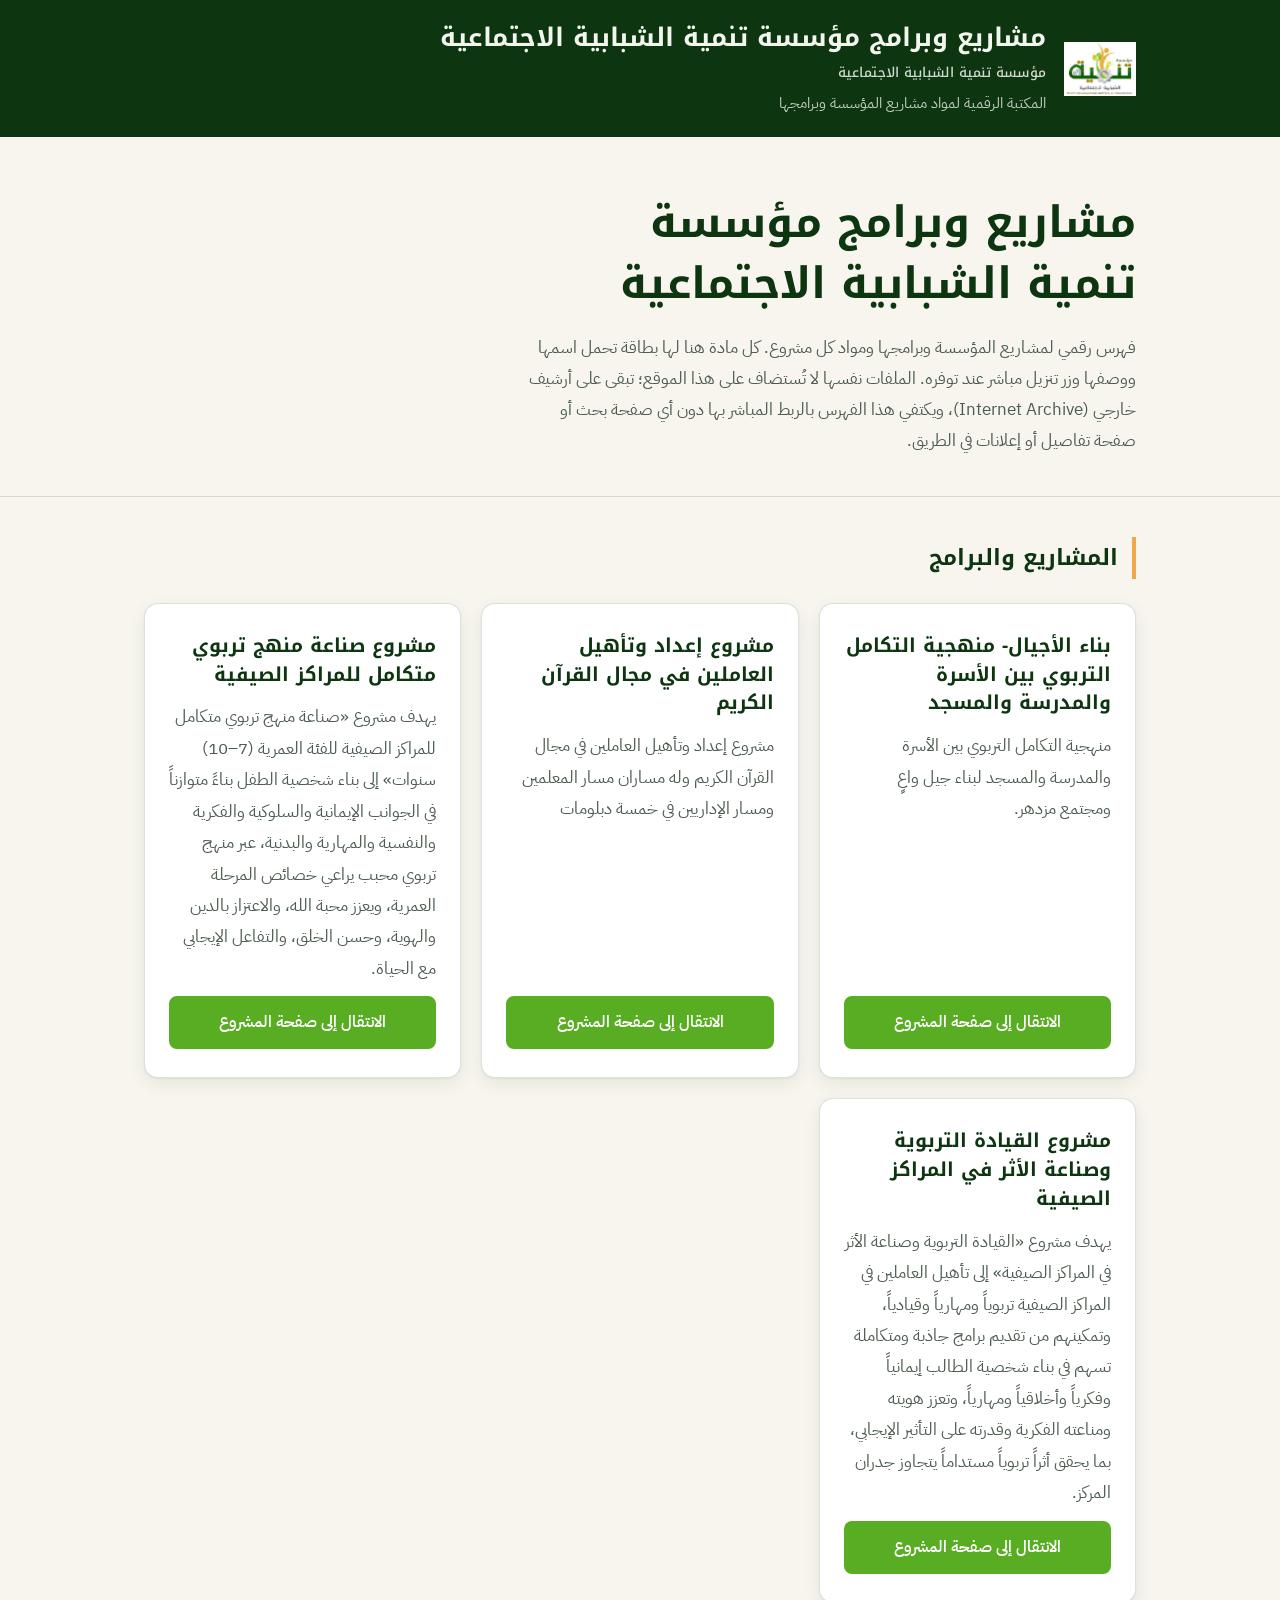
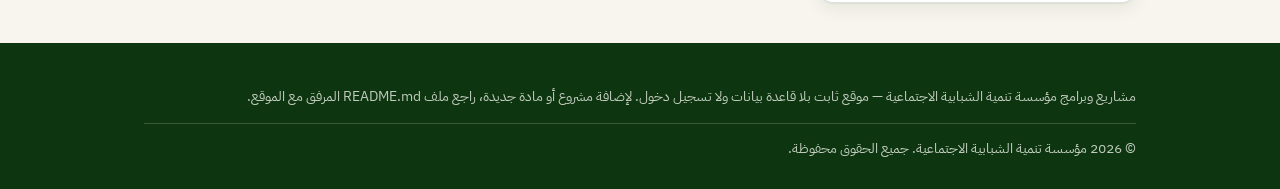
==== index.html @ 40366a01 "رفع النسخة التجريبية العامة للموقع" ====
<!DOCTYPE html>
<html lang="ar" dir="rtl">
<head>
  <meta charset="UTF-8" />
  <meta name="viewport" content="width=device-width, initial-scale=1.0" />
  <title>مشاريع وبرامج مؤسسة تنمية الشبابية الاجتماعية</title>
  <meta
    name="description"
    content="مشاريع وبرامج مؤسسة تنمية الشبابية الاجتماعية، ومكتبتها الرقمية لمواد كل مشروع، مع روابط تنزيل مباشرة لملفاتها المستضافة على Internet Archive."
  />
  <link rel="preconnect" href="https://fonts.googleapis.com" />
  <link rel="preconnect" href="https://fonts.gstatic.com" crossorigin />
  <link
    href="https://fonts.googleapis.com/css2?family=Noto+Kufi+Arabic:wght@400;500;700&family=IBM+Plex+Sans+Arabic:wght@400;500;600;700&display=swap"
    rel="stylesheet"
  />
  <link rel="stylesheet" href="assets/css/style.css" />
</head>
<body>
  <header class="site-header">
    <div class="container">
      <div class="brand-logo">
        <img
          src="assets/images/institution-logo.png"
          alt="شعار مؤسسة تنمية الشبابية الاجتماعية"
          class="institution-logo"
          onerror="this.hidden=true; var f=document.getElementById('logoFallbackHome'); if (f) { f.style.display='flex'; }"
        />
        <span id="logoFallbackHome" class="logo-fallback" role="img" aria-label="مساحة محجوزة لشعار المؤسسة، لم يُرفع ملف الشعار بعد">شعار المؤسسة</span>
      </div>
      <div class="site-header-text">
        <p class="site-title">
          <a href="index.html">مشاريع وبرامج مؤسسة تنمية الشبابية الاجتماعية</a>
        </p>
        <p class="institution-name">مؤسسة تنمية الشبابية الاجتماعية</p>
        <p class="site-tagline">المكتبة الرقمية لمواد مشاريع المؤسسة وبرامجها</p>
      </div>
    </div>
  </header>

  <section class="hero">
    <div class="container">
      <h1>مشاريع وبرامج مؤسسة تنمية الشبابية الاجتماعية</h1>
      <p>
        فهرس رقمي لمشاريع المؤسسة وبرامجها ومواد كل مشروع. كل مادة هنا لها
        بطاقة تحمل اسمها ووصفها وزر تنزيل مباشر عند توفره. الملفات نفسها لا
        تُستضاف على هذا الموقع؛ تبقى على أرشيف خارجي (Internet Archive)،
        ويكتفي هذا الفهرس بالربط المباشر بها دون أي صفحة بحث أو صفحة
        تفاصيل أو إعلانات في الطريق.
      </p>
    </div>
  </section>

  <section>
    <div class="container">
      <h2 class="section-heading">المشاريع والبرامج</h2>
      <div id="featured-projects"></div>
    </div>
  </section>

  <footer class="site-footer">
    <div class="container">
      <p>
        مشاريع وبرامج مؤسسة تنمية الشبابية الاجتماعية — موقع ثابت بلا قاعدة
        بيانات ولا تسجيل دخول. لإضافة مشروع أو مادة جديدة، راجع ملف
        README.md المرفق مع الموقع.
      </p>
      <p class="footer-copyright">
        © <span class="current-year"></span> مؤسسة تنمية الشبابية الاجتماعية. جميع الحقوق محفوظة.
      </p>
    </div>
  </footer>

  <script src="data/materials.js"></script>
  <script src="assets/js/app.js"></script>
</body>
</html>
---- assets/css/style.css ----
/*
  المكتبة الرقمية للمشاريع والمواد الخيرية
  ---------------------------------------------
  هوية بصرية رسمية: خلفية فاتحة هادئة، مع الأخضر الداكن جدًا للرأس
  والتذييل والعناوين الكبرى، ولمسات ذهبية ومتوسطة الخضرة للأزرار
  والتفاعل. بطاقات نظيفة بحواف ناعمة وظلال خفيفة، وخط عربي حديث
  واضح بدل خط الرقعة السابق.
*/

:root {
  /* ألوان الهوية الرسمية */
  --green-deep: #0d3510; /* أخضر داكن جدًا */
  --gold: #eea74b; /* ذهبي فاتح */
  --green-medium: #58ad23; /* أخضر متوسط */
  --olive-yellow-light: #c2c947; /* أصفر زيتوني فاتح */
  --green-dark: #144b14; /* أخضر داكن */
  --green-black: #0e340f; /* أخضر أسود */
  --olive-yellow: #b9b13b; /* أصفر زيتوني */
  --green-herb: #5aae24; /* أخضر عشبي */
  --olive-copper: #956e2b; /* نحاسي زيتوني داكن */
  --lemon-light: #bfc847; /* أصفر ليموني فاتح */
  --blue-gray: #7f97a1; /* رمادي مزرق */

  /* أدوار نصية ومساحية مبنية على الهوية أعلاه */
  --ink: #16241a;
  --ink-soft: #4c5c50;
  --bg: #f7f5ee;
  --panel: #ffffff;
  --panel-alt: #f0efe6;
  --line: rgba(13, 53, 16, 0.14);
  --line-strong: rgba(13, 53, 16, 0.22);
  --paper-text-max-width: 62ch;

  --font-display: "Noto Kufi Arabic", "Tahoma", sans-serif;
  --font-body: "IBM Plex Sans Arabic", "Tahoma", sans-serif;
}

* {
  box-sizing: border-box;
}

html {
  scroll-behavior: smooth;
}

body {
  margin: 0;
  background: var(--bg);
  color: var(--ink);
  font-family: var(--font-body);
  font-size: 17px;
  line-height: 1.85;
  -webkit-font-smoothing: antialiased;
  overflow-x: hidden;
}

h1,
h2,
h3 {
  overflow-wrap: break-word;
  word-break: break-word;
}

img {
  max-width: 100%;
  display: block;
}

a {
  color: var(--green-dark);
}

:focus-visible {
  outline: 3px solid var(--gold);
  outline-offset: 3px;
  border-radius: 2px;
}

@media (prefers-reduced-motion: reduce) {
  html {
    scroll-behavior: auto;
  }
  * {
    animation-duration: 0.001ms !important;
    transition-duration: 0.001ms !important;
  }
}

.container {
  width: 100%;
  max-width: 1040px;
  margin-inline: auto;
  padding-inline: 24px;
}

/* ===== رأس الصفحة ===== */

.site-header {
  background: var(--green-deep);
  color: #f3f6ee;
  padding-block: 20px;
}

.site-header .container {
  display: flex;
  align-items: center;
  justify-content: flex-start;
  gap: 18px;
  flex-wrap: wrap;
}

.site-header-text {
  display: flex;
  flex-direction: column;
  gap: 4px;
  min-width: 0;
}

/* حاوية شعار المؤسسة: حجم مرن بين حدّ أدنى وأقصى بواسطة clamp، حتى
   يتناسق الشعار مع حجم الشاشة دون أن يطغى على اسم الموقع. الشعار
   الحقيقي يُقرأ من assets/images/institution-logo.png (أو المسار
   النسبي المكافئ من داخل projects/). يمكن استبدال الشعار لاحقًا بوضع
   ملف آخر بنفس الاسم والمسار دون أي تعديل على الكود. */
.brand-logo {
  flex: 0 0 auto;
  width: clamp(48px, 12vw, 72px);
  height: clamp(48px, 12vw, 72px);
  display: flex;
  align-items: center;
  justify-content: center;
}

.institution-logo {
  width: 100%;
  height: 100%;
  object-fit: contain;
  max-width: 100%;
  max-height: 100%;
  border-radius: 8px;
}

/* عنصر احتياطي (fallback) يظهر فقط عبر JavaScript (onerror على الصورة)
   في حال تعذّر تحميل ملف الشعار من مساره المعتمد، حتى لا تظهر أيقونة
   صورة مكسورة للزائر. مخفي افتراضيًا بواسطة display: none. */
.logo-fallback {
  display: none;
  align-items: center;
  justify-content: center;
  width: 100%;
  height: 100%;
  text-align: center;
  border: 1.5px dashed rgba(243, 246, 238, 0.55);
  border-radius: 10px;
  color: rgba(243, 246, 238, 0.7);
  font-size: 0.7rem;
  line-height: 1.2;
  padding: 4px;
  background: rgba(243, 246, 238, 0.06);
}

.institution-name {
  margin: 0;
  font-family: var(--font-display);
  font-weight: 500;
  font-size: 0.85rem;
  color: rgba(243, 246, 238, 0.85);
}

.site-title {
  font-family: var(--font-display);
  font-weight: 700;
  font-size: clamp(1.05rem, 3.6vw, 1.6rem);
  line-height: 1.4;
  margin: 0;
  max-width: 46ch;
  overflow-wrap: break-word;
  word-break: break-word;
}

.site-title a {
  color: #f3f6ee;
  text-decoration: none;
}

.site-tagline {
  margin: 0;
  color: rgba(243, 246, 238, 0.78);
  font-size: 0.95rem;
}

.breadcrumb {
  font-size: 0.9rem;
  color: rgba(243, 246, 238, 0.78);
  overflow-wrap: break-word;
  word-break: break-word;
}

.breadcrumb a {
  color: #f3f6ee;
  text-decoration: none;
  border-bottom: 1px solid rgba(243, 246, 238, 0.4);
}

/* ===== البطل / المقدمة ===== */

.hero {
  padding-block: 56px 40px;
  border-bottom: 1px solid var(--line);
}

.hero h1 {
  font-family: var(--font-display);
  font-weight: 700;
  color: var(--green-deep);
  font-size: clamp(1.9rem, 4vw, 2.7rem);
  line-height: 1.4;
  max-width: 22ch;
  margin: 0 0 18px;
  overflow-wrap: break-word;
}

.hero p {
  max-width: var(--paper-text-max-width);
  color: var(--ink-soft);
  font-size: 1.05rem;
  margin: 0;
}

.page-intro {
  padding-block: 40px 8px;
}

.page-intro h1 {
  font-family: var(--font-display);
  font-weight: 700;
  color: var(--green-deep);
  font-size: clamp(1.5rem, 3.2vw, 2.1rem);
  line-height: 1.45;
  margin: 8px 0 14px;
  overflow-wrap: break-word;
  word-break: break-word;
}

.page-intro p {
  max-width: var(--paper-text-max-width);
  color: var(--ink-soft);
}

/* ===== قسم عام ===== */

section {
  padding-block: 40px;
}

.section-heading {
  font-family: var(--font-display);
  font-weight: 700;
  color: var(--green-deep);
  font-size: 1.4rem;
  margin: 0 0 24px;
  padding-inline-start: 14px;
  border-inline-start: 4px solid var(--gold);
}

/* ===== بطاقات المشاريع ===== */

#featured-projects {
  display: grid;
  grid-template-columns: repeat(auto-fill, minmax(260px, 1fr));
  gap: 20px;
}

.project-card {
  background: var(--panel);
  border: 1px solid var(--line);
  border-radius: 14px;
  box-shadow: 0 1px 2px rgba(13, 53, 16, 0.06), 0 6px 18px rgba(13, 53, 16, 0.07);
  padding: 28px 24px;
  display: flex;
  flex-direction: column;
  gap: 12px;
  transition: box-shadow 150ms ease, transform 150ms ease;
}

.project-card:hover {
  box-shadow: 0 2px 4px rgba(13, 53, 16, 0.08), 0 10px 24px rgba(13, 53, 16, 0.1);
  transform: translateY(-2px);
}

.project-card h2 {
  font-family: var(--font-display);
  font-weight: 700;
  color: var(--green-deep);
  font-size: 1.2rem;
  line-height: 1.5;
  margin: 0;
  overflow-wrap: break-word;
}

.project-card p {
  color: var(--ink-soft);
  margin: 0;
  flex-grow: 1;
}

/* ===== قائمة المواد ===== */

#material-list {
  display: flex;
  flex-direction: column;
  gap: 20px;
}

.material-section {
  display: flex;
  flex-direction: column;
  gap: 20px;
}

/* تجميع ثابت (غير تفاعلي) حسب المسار داخل أقسام المخرجات */
.material-track {
  display: flex;
  flex-direction: column;
  gap: 14px;
}

.track-heading {
  font-family: var(--font-display);
  font-weight: 600;
  color: var(--olive-copper);
  font-size: 1rem;
  margin: 0;
  padding-inline-start: 10px;
  border-inline-start: 3px solid var(--olive-yellow-light);
}

.material-card {
  background: var(--panel);
  border: 1px solid var(--line);
  border-radius: 14px;
  box-shadow: 0 1px 2px rgba(13, 53, 16, 0.05), 0 4px 14px rgba(13, 53, 16, 0.06);
  padding: 26px 24px;
}

.material-card h3 {
  font-family: var(--font-display);
  font-weight: 700;
  color: var(--green-deep);
  font-size: 1.1rem;
  margin: 0 0 8px;
}

/* بطاقة مادة "قيد التجهيز": مظهر مخفّف واضح أنه بلا رابط فعّال، حتى لا
   تبدو البطاقة كأن التحميل متاح. */
.material-card--pending {
  background: var(--panel-alt);
  border-style: dashed;
  box-shadow: none;
}

.material-card--pending h3 {
  color: var(--ink-soft);
}

.status-badge {
  display: inline-block;
  font-size: 0.8rem;
  font-weight: 600;
  padding: 4px 12px;
  border-radius: 999px;
  margin-bottom: 10px;
}

.status-badge--pending {
  background: rgba(127, 151, 161, 0.16);
  color: var(--blue-gray);
  border: 1px solid rgba(127, 151, 161, 0.35);
}

.pending-note {
  font-size: 0.9rem;
  color: var(--ink-soft);
  margin: 0;
}

.material-card > p:not(.download-note) {
  color: var(--ink-soft);
  max-width: var(--paper-text-max-width);
  margin: 0 0 14px;
}

.material-meta {
  display: flex;
  gap: 18px;
  flex-wrap: wrap;
  font-size: 0.88rem;
  color: var(--olive-copper);
  margin-bottom: 16px;
}

.material-actions {
  display: flex;
  gap: 12px;
  flex-wrap: wrap;
  margin-bottom: 12px;
}

.download-note {
  font-size: 0.85rem;
  color: var(--ink-soft);
  max-width: var(--paper-text-max-width);
  margin: 0;
}

.empty-state {
  color: var(--ink-soft);
  padding-block: 12px;
}

/* ===== الأزرار ===== */

.btn {
  display: inline-flex;
  align-items: center;
  justify-content: center;
  min-height: 44px;
  padding: 10px 26px;
  border-radius: 8px;
  text-decoration: none;
  font-family: var(--font-body);
  font-weight: 600;
  font-size: 0.98rem;
  border: 2px solid transparent;
  transition: background-color 120ms ease, color 120ms ease, border-color 120ms ease;
}

.btn--primary {
  background: var(--green-medium);
  color: #ffffff;
  border-color: var(--green-medium);
}

.btn--primary:hover {
  background: var(--green-dark);
  border-color: var(--green-dark);
}

.btn--secondary {
  background: transparent;
  color: var(--green-deep);
  border-color: var(--gold);
}

.btn--secondary:hover {
  background: var(--gold);
  color: var(--green-deep);
}

/* ===== تذييل الصفحة ===== */

.site-footer {
  background: var(--green-deep);
  color: rgba(243, 246, 238, 0.78);
  padding-block: 28px;
  font-size: 0.85rem;
}

.site-footer a {
  color: #f3f6ee;
}

.footer-copyright {
  margin: 12px 0 0;
  padding-top: 12px;
  border-top: 1px solid rgba(243, 246, 238, 0.18);
}

/* ===== صفحة 404 ===== */

.not-found {
  padding-block: 90px;
  text-align: center;
}

.not-found h1 {
  font-family: var(--font-display);
  font-weight: 700;
  color: var(--green-deep);
  font-size: 2.2rem;
  margin: 0 0 14px;
}

.not-found p {
  color: var(--ink-soft);
  margin: 0 0 26px;
}

@media (max-width: 560px) {
  .hero {
    padding-block: 40px 28px;
  }
  section {
    padding-block: 28px;
  }
  .brand-logo {
    width: 44px;
    height: 44px;
  }
  .logo-fallback {
    font-size: 0.6rem;
  }
  .btn {
    width: 100%;
  }
  .material-actions {
    flex-direction: column;
  }
}
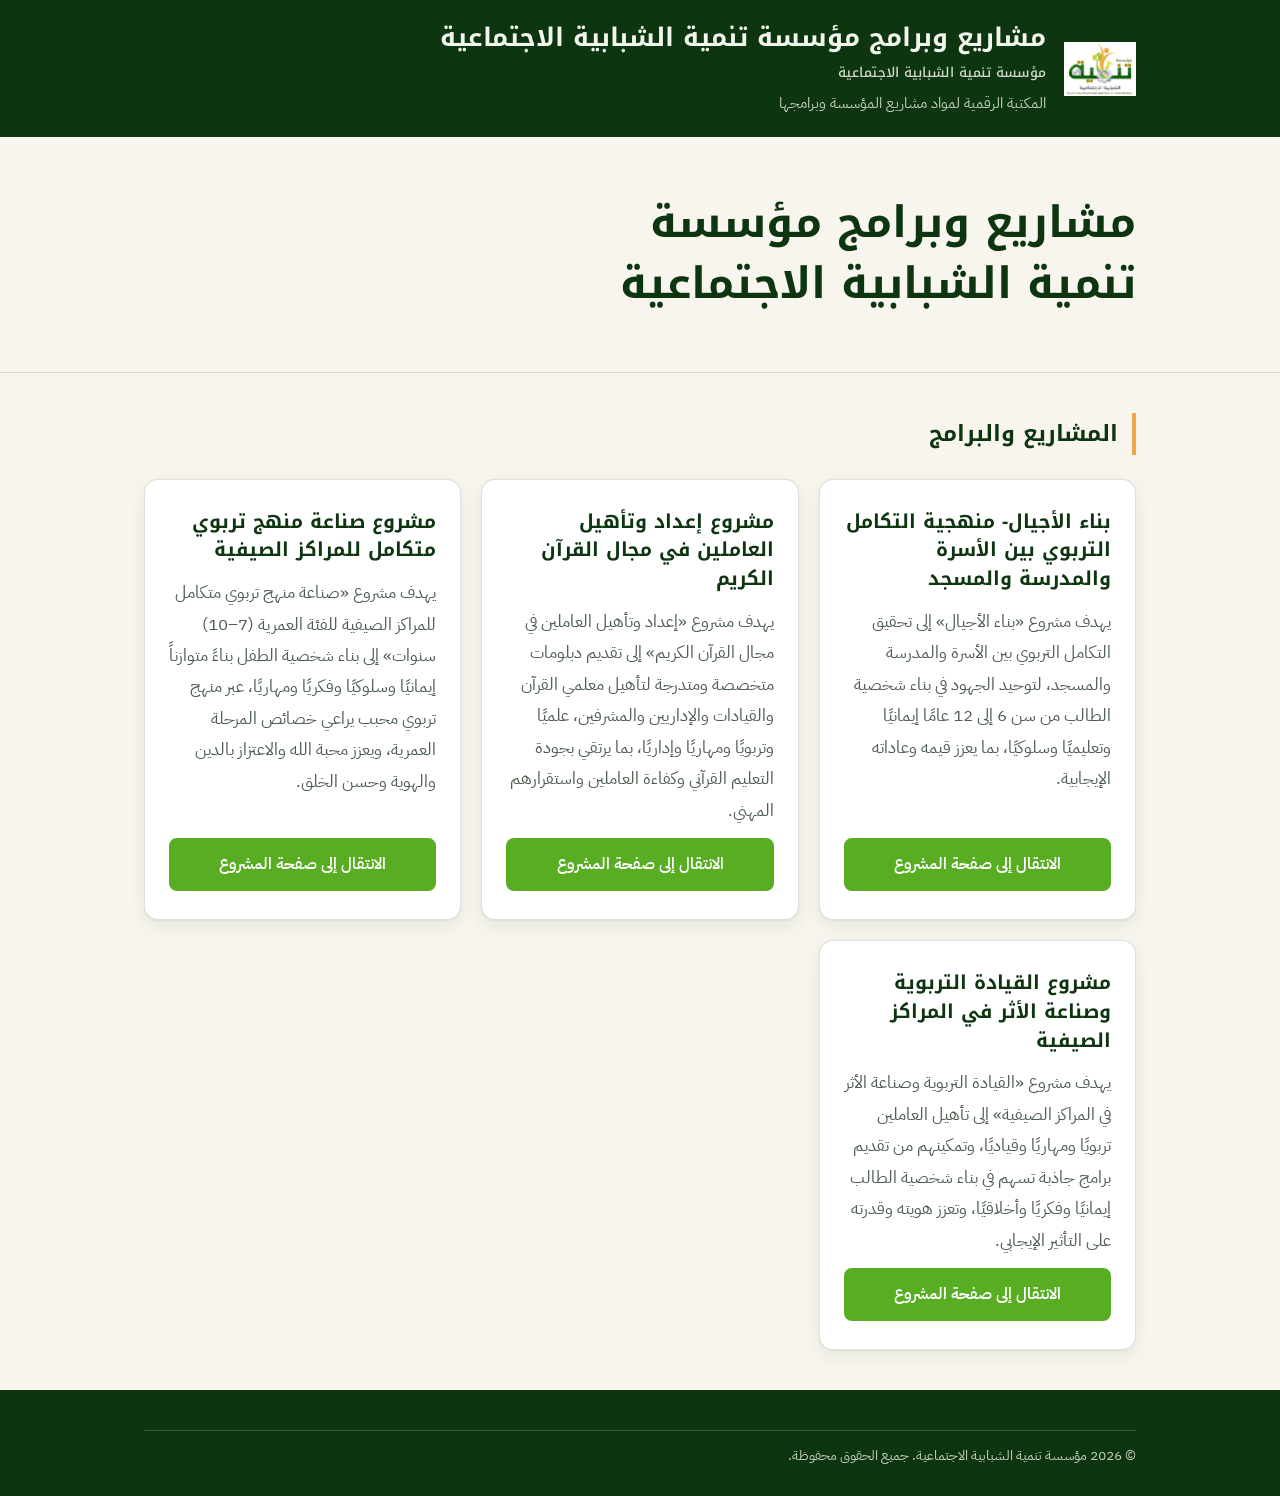
==== commit c5230bc0: "تحديث عرض جميع مواد المشاريع وإصلاح التخزين المؤقت تحديث عرض جميع مواد المشاريع وإصلاح التخزين المؤق" ====
--- a/index.html
+++ b/index.html
@@ -41,13 +41,6 @@
   <section class="hero">
     <div class="container">
       <h1>مشاريع وبرامج مؤسسة تنمية الشبابية الاجتماعية</h1>
-      <p>
-        فهرس رقمي لمشاريع المؤسسة وبرامجها ومواد كل مشروع. كل مادة هنا لها
-        بطاقة تحمل اسمها ووصفها وزر تنزيل مباشر عند توفره. الملفات نفسها لا
-        تُستضاف على هذا الموقع؛ تبقى على أرشيف خارجي (Internet Archive)،
-        ويكتفي هذا الفهرس بالربط المباشر بها دون أي صفحة بحث أو صفحة
-        تفاصيل أو إعلانات في الطريق.
-      </p>
     </div>
   </section>
 
@@ -60,18 +53,28 @@
 
   <footer class="site-footer">
     <div class="container">
-      <p>
-        مشاريع وبرامج مؤسسة تنمية الشبابية الاجتماعية — موقع ثابت بلا قاعدة
-        بيانات ولا تسجيل دخول. لإضافة مشروع أو مادة جديدة، راجع ملف
-        README.md المرفق مع الموقع.
-      </p>
       <p class="footer-copyright">
         © <span class="current-year"></span> مؤسسة تنمية الشبابية الاجتماعية. جميع الحقوق محفوظة.
       </p>
     </div>
   </footer>
 
-  <script src="data/materials.js"></script>
-  <script src="assets/js/app.js"></script>
+  <script>
+    (function () {
+      // منع تخزين المتصفح أو شبكة توزيع GitHub Pages نسخة قديمة
+      // من بيانات المواد أو منطق العرض: كل تحميل صفحة يجلب النسخة
+      // الحالية فعليًا عبر طابع زمني فريد في رابط كل ملف، بدل نسخة
+      // قد تكون محفوظة مؤقتًا من زيارة سابقة وتُظهر عددًا أقل من المواد.
+      var v = Date.now();
+      var dataScript = document.createElement("script");
+      dataScript.src = "data/materials.js?v=" + v;
+      dataScript.onload = function () {
+        var appScript = document.createElement("script");
+        appScript.src = "assets/js/app.js?v=" + v;
+        document.body.appendChild(appScript);
+      };
+      document.body.appendChild(dataScript);
+    })();
+  </script>
 </body>
 </html>
--- a/assets/css/style.css
+++ b/assets/css/style.css
@@ -417,6 +417,131 @@
   padding-block: 12px;
 }
 
+/* ===== أقسام المشروع القابلة للطي (Accordion) ===== */
+
+.accordion {
+  display: flex;
+  flex-direction: column;
+  gap: 14px;
+}
+
+.accordion-item {
+  background: var(--panel);
+  border: 1px solid var(--line);
+  border-radius: 14px;
+  box-shadow: 0 1px 2px rgba(13, 53, 16, 0.05), 0 4px 14px rgba(13, 53, 16, 0.06);
+  overflow: hidden;
+}
+
+.accordion-heading {
+  margin: 0;
+}
+
+.accordion-trigger {
+  width: 100%;
+  display: flex;
+  align-items: center;
+  justify-content: space-between;
+  gap: 16px;
+  /* شريط القسم بلون الهوية الذهبي/البرتقالي بدل الأبيض، مع نص أخضر داكن
+     لضمان تباين واضح وسهولة قراءة. */
+  background: var(--gold);
+  border: none;
+  margin: 0;
+  cursor: pointer;
+  font-family: var(--font-display);
+  font-weight: 700;
+  color: var(--green-deep);
+  font-size: 1.1rem;
+  text-align: start;
+  padding: 20px 24px;
+  min-height: 44px;
+  transition: background-color 120ms ease;
+}
+
+.accordion-trigger:hover {
+  background: var(--olive-yellow);
+}
+
+.accordion-trigger:focus-visible {
+  outline: 3px solid var(--green-deep);
+  outline-offset: -3px;
+}
+
+.accordion-title {
+  flex: 1 1 auto;
+  overflow-wrap: break-word;
+  word-break: break-word;
+}
+
+.accordion-meta {
+  display: flex;
+  align-items: center;
+  gap: 12px;
+  flex-shrink: 0;
+}
+
+.accordion-count {
+  font-family: var(--font-body);
+  font-weight: 600;
+  font-size: 0.85rem;
+  color: var(--green-deep);
+  background: rgba(255, 255, 255, 0.55);
+  border: 1px solid rgba(13, 53, 16, 0.28);
+  border-radius: 999px;
+  padding: 4px 12px;
+  white-space: nowrap;
+}
+
+/* سهم بسيط مبني من حدود العنصر، يدور عند فتح القسم، بلا أي أيقونة خارجية */
+.accordion-icon {
+  width: 10px;
+  height: 10px;
+  flex-shrink: 0;
+  border-inline-end: 2px solid var(--green-deep);
+  border-block-end: 2px solid var(--green-deep);
+  transform: rotate(45deg);
+  margin-block-start: -4px;
+  transition: transform 200ms ease;
+}
+
+.accordion-trigger[aria-expanded="true"] .accordion-icon {
+  transform: rotate(225deg);
+  margin-block-start: 4px;
+}
+
+/* انتقال سلس وبسيط لفتح/إغلاق منطقة المواد، بالاعتماد على grid بدل
+   حساب ارتفاع بالجافاسكريبت، لتفادي أي قفزات في الصفحة. */
+.accordion-panel {
+  display: grid;
+  grid-template-rows: 0fr;
+  transition: grid-template-rows 220ms ease;
+}
+
+.accordion-panel.is-open {
+  grid-template-rows: 1fr;
+}
+
+.accordion-panel-inner {
+  overflow: hidden;
+  padding: 4px 24px 24px;
+}
+
+.accordion-description {
+  color: var(--ink-soft);
+  max-width: var(--paper-text-max-width);
+  margin: 0 0 16px;
+}
+
+@media (prefers-reduced-motion: reduce) {
+  .accordion-panel {
+    transition: none;
+  }
+  .accordion-icon {
+    transition: none;
+  }
+}
+
 /* ===== الأزرار ===== */
 
 .btn {
@@ -515,4 +640,16 @@
   .material-actions {
     flex-direction: column;
   }
-}
+  .accordion-trigger {
+    flex-wrap: wrap;
+    row-gap: 10px;
+    padding: 16px 18px;
+    font-size: 1.02rem;
+  }
+  .accordion-meta {
+    margin-inline-start: auto;
+  }
+  .accordion-panel-inner {
+    padding: 4px 18px 20px;
+  }
+}
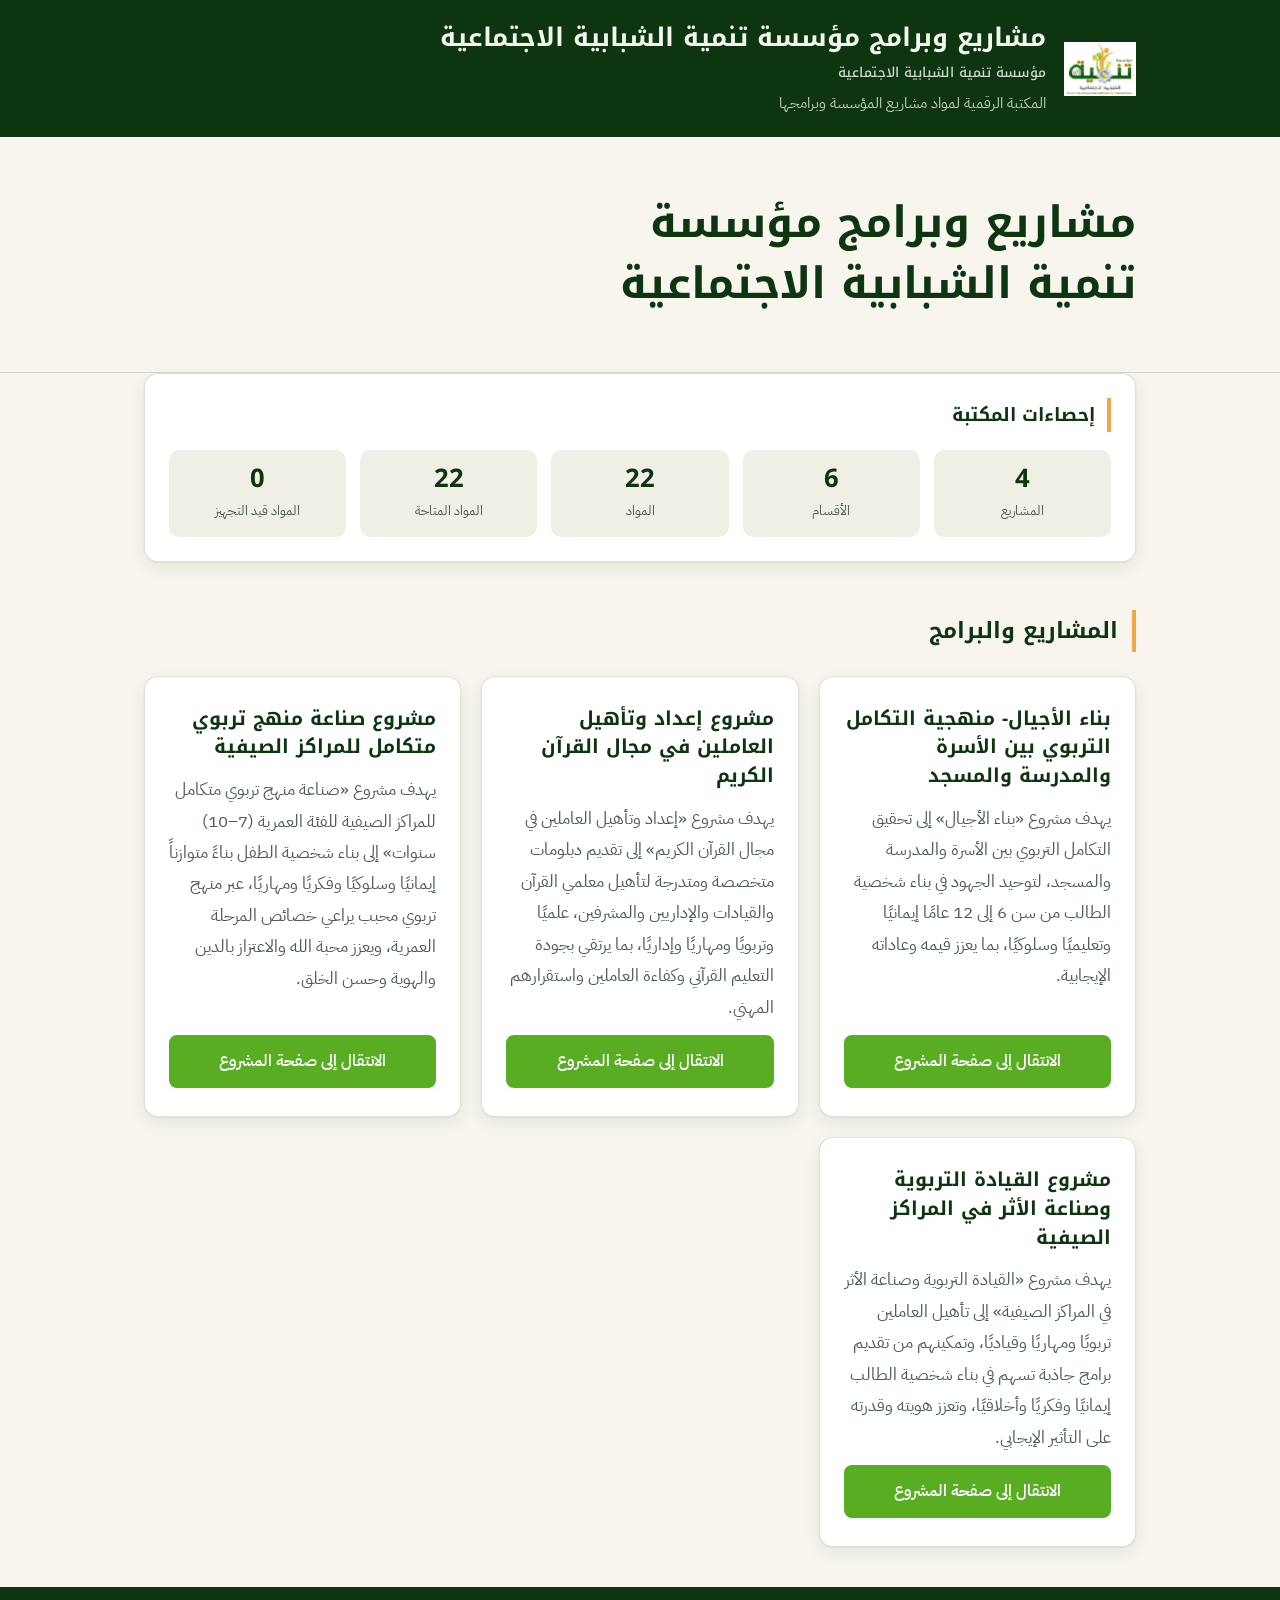
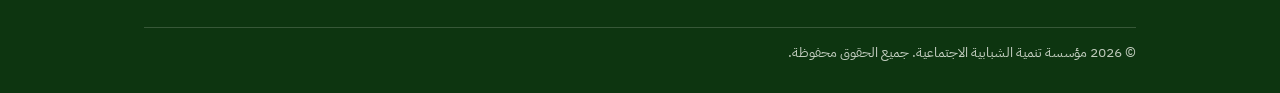
==== commit bc4fb546: "إضافة مشاركة روابط المواد إضافة مشاركة روابط المواد" ====
--- a/index.html
+++ b/index.html
@@ -44,6 +44,12 @@
     </div>
   </section>
 
+  <section class="library-stats-section">
+    <div class="container">
+      <div class="stats-card" id="library-stats" aria-live="polite"></div>
+    </div>
+  </section>
+
   <section>
     <div class="container">
       <h2 class="section-heading">المشاريع والبرامج</h2>
@@ -59,22 +65,7 @@
     </div>
   </footer>
 
-  <script>
-    (function () {
-      // منع تخزين المتصفح أو شبكة توزيع GitHub Pages نسخة قديمة
-      // من بيانات المواد أو منطق العرض: كل تحميل صفحة يجلب النسخة
-      // الحالية فعليًا عبر طابع زمني فريد في رابط كل ملف، بدل نسخة
-      // قد تكون محفوظة مؤقتًا من زيارة سابقة وتُظهر عددًا أقل من المواد.
-      var v = Date.now();
-      var dataScript = document.createElement("script");
-      dataScript.src = "data/materials.js?v=" + v;
-      dataScript.onload = function () {
-        var appScript = document.createElement("script");
-        appScript.src = "assets/js/app.js?v=" + v;
-        document.body.appendChild(appScript);
-      };
-      document.body.appendChild(dataScript);
-    })();
-  </script>
+  <script src="data/materials.js"></script>
+  <script src="assets/js/app.js"></script>
 </body>
 </html>
--- a/assets/css/style.css
+++ b/assets/css/style.css
@@ -303,6 +303,75 @@
   flex-grow: 1;
 }
 
+/* ===== إحصاءات المكتبة ===== */
+
+.library-stats-section {
+  padding-block: 0 8px;
+}
+
+.stats-card {
+  background: var(--panel);
+  border: 1px solid var(--line);
+  border-radius: 14px;
+  box-shadow: 0 1px 2px rgba(13, 53, 16, 0.06), 0 6px 18px rgba(13, 53, 16, 0.07);
+  padding: 24px;
+}
+
+.stats-card-title {
+  font-family: var(--font-display);
+  font-weight: 700;
+  color: var(--green-deep);
+  font-size: 1.15rem;
+  margin: 0 0 18px;
+  padding-inline-start: 12px;
+  border-inline-start: 4px solid var(--gold);
+}
+
+.stats-grid {
+  display: grid;
+  grid-template-columns: repeat(auto-fit, minmax(96px, 1fr));
+  gap: 14px;
+  margin: 0;
+}
+
+.stat-item {
+  display: flex;
+  flex-direction: column;
+  align-items: center;
+  text-align: center;
+  gap: 4px;
+  padding: 14px 8px;
+  background: var(--panel-alt);
+  border-radius: 10px;
+  min-width: 0;
+}
+
+.stat-value {
+  font-family: var(--font-display);
+  font-weight: 700;
+  font-size: 1.6rem;
+  line-height: 1.2;
+  color: var(--green-deep);
+  margin: 0;
+}
+
+.stat-label {
+  font-size: 0.82rem;
+  color: var(--ink-soft);
+  margin: 0;
+  overflow-wrap: break-word;
+}
+
+.stats-card--error {
+  text-align: center;
+}
+
+.stats-error-message {
+  margin: 0;
+  color: var(--ink-soft);
+  font-size: 0.95rem;
+}
+
 /* ===== قائمة المواد ===== */
 
 #material-list {
@@ -581,6 +650,50 @@
   color: var(--green-deep);
 }
 
+/* ===== نافذة المشاركة البديلة ===== */
+
+.share-modal-overlay {
+  position: fixed;
+  inset: 0;
+  background: rgba(13, 53, 16, 0.45);
+  display: flex;
+  align-items: center;
+  justify-content: center;
+  padding: 20px;
+  z-index: 1000;
+}
+
+.share-modal {
+  background: var(--panel);
+  border-radius: 14px;
+  padding: 24px;
+  max-width: 360px;
+  width: 100%;
+  box-shadow: 0 8px 30px rgba(13, 53, 16, 0.25);
+}
+
+.share-modal h3 {
+  margin: 0 0 16px;
+  color: var(--green-deep);
+  font-family: var(--font-display);
+  font-size: 1.1rem;
+}
+
+.share-modal-options {
+  display: flex;
+  flex-direction: column;
+  gap: 10px;
+  margin-bottom: 16px;
+}
+
+.share-modal-option {
+  width: 100%;
+}
+
+.share-modal-close {
+  width: 100%;
+}
+
 /* ===== تذييل الصفحة ===== */
 
 .site-footer {
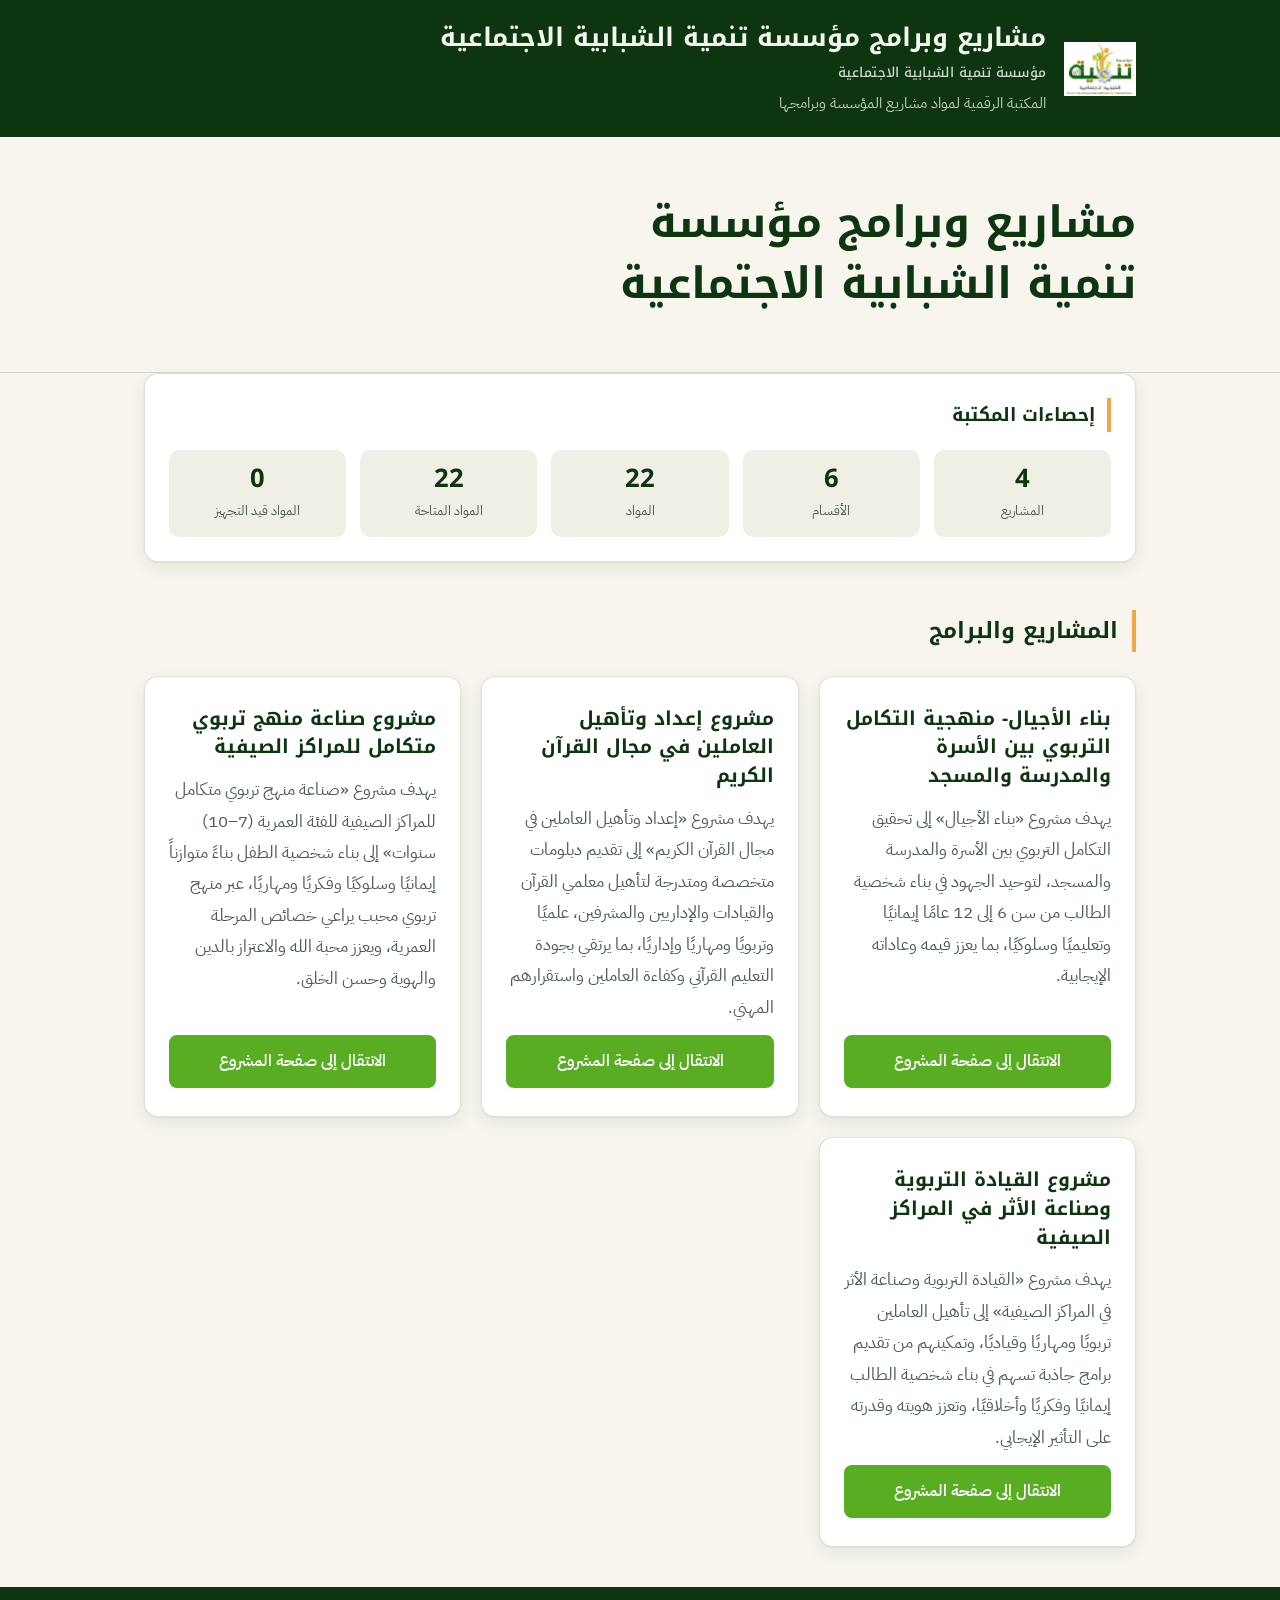
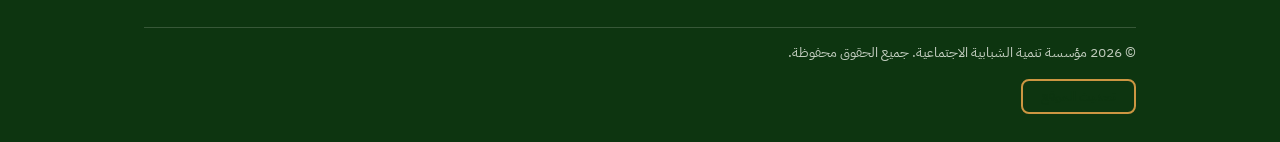
==== commit 564f8061: "تحديث العدادات تحديث العدادات" ====
--- a/index.html
+++ b/index.html
@@ -14,7 +14,7 @@
     href="https://fonts.googleapis.com/css2?family=Noto+Kufi+Arabic:wght@400;500;700&family=IBM+Plex+Sans+Arabic:wght@400;500;600;700&display=swap"
     rel="stylesheet"
   />
-  <link rel="stylesheet" href="assets/css/style.css" />
+  <link rel="stylesheet" href="assets/css/style.css?v=1" />
 </head>
 <body>
   <header class="site-header">
@@ -65,7 +65,8 @@
     </div>
   </footer>
 
-  <script src="data/materials.js"></script>
-  <script src="assets/js/app.js"></script>
+  <script src="data/materials.js?v=1"></script>
+  <script src="assets/js/app.js?v=1"></script>
+  <script src="assets/js/site-refresh.js?v=1"></script>
 </body>
 </html>
--- a/assets/css/style.css
+++ b/assets/css/style.css
@@ -713,6 +713,20 @@
   border-top: 1px solid rgba(243, 246, 238, 0.18);
 }
 
+/* زر اختياري صغير لإعادة تحميل الصفحة يدويًا؛ منخفض البروز عمدًا لأنه
+   ليس مطلوبًا في الاستخدام العادي (انظر assets/js/site-refresh.js). */
+.site-refresh-btn {
+  margin-top: 14px;
+  min-height: 34px;
+  padding: 6px 18px;
+  font-size: 0.82rem;
+  opacity: 0.85;
+}
+
+.site-refresh-btn:hover {
+  opacity: 1;
+}
+
 /* ===== صفحة 404 ===== */
 
 .not-found {
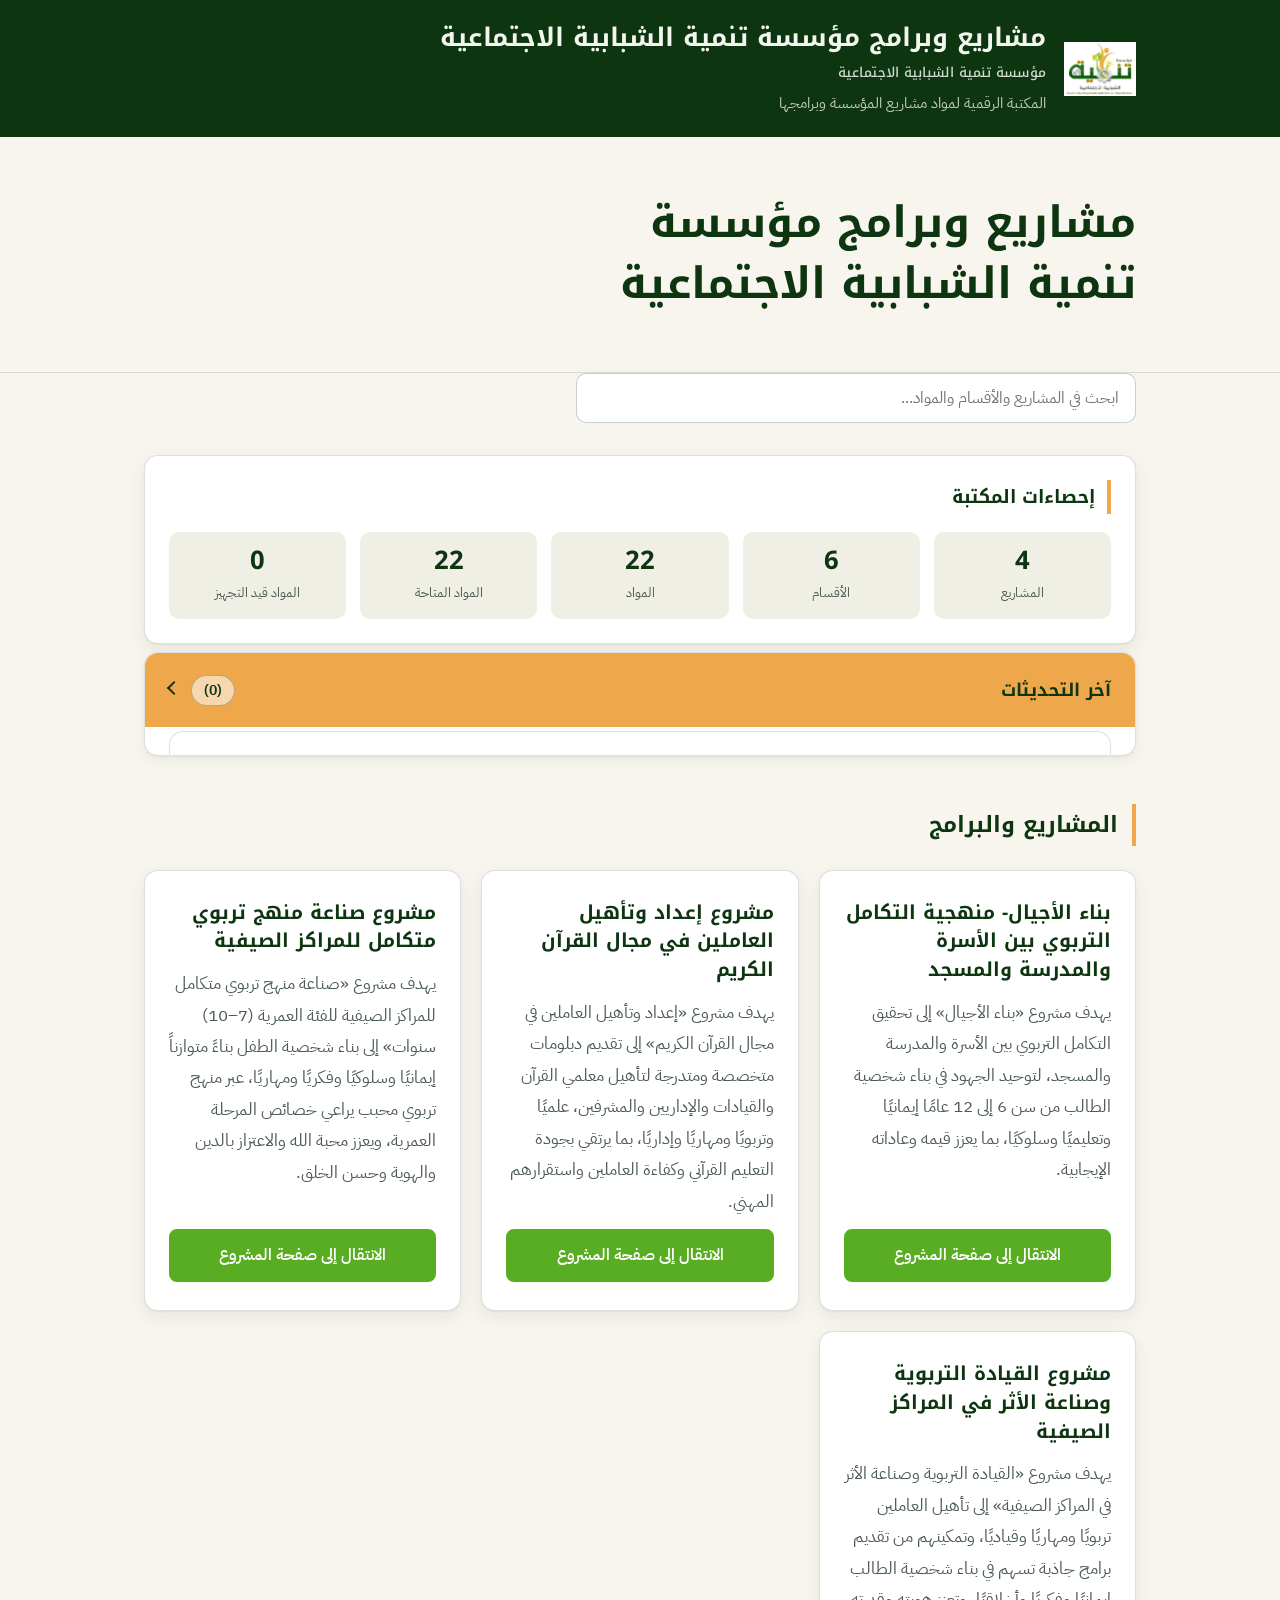
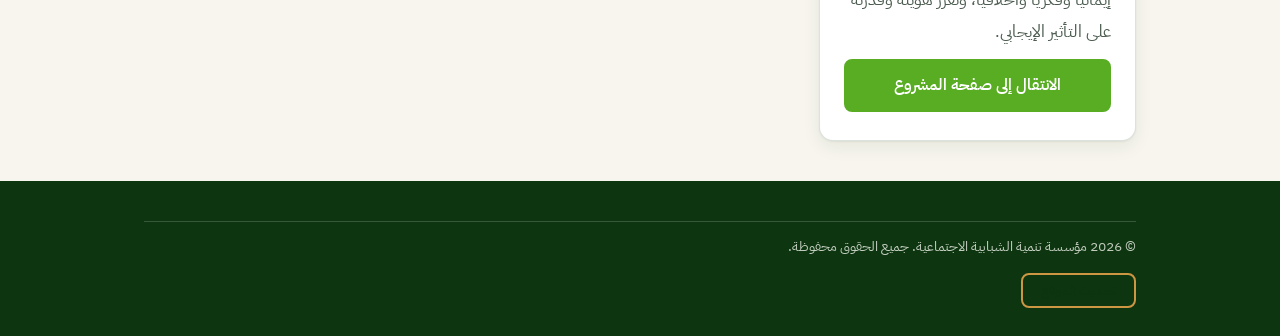
==== commit 1c6f6e9c: "تحسينات تحسينات" ====
--- a/index.html
+++ b/index.html
@@ -22,7 +22,7 @@
       <div class="brand-logo">
         <img
           src="assets/images/institution-logo.png"
-          alt="شعار مؤسسة تنمية الشبابية الاجتماعية"
+          alt="شعار المؤسسة"
           class="institution-logo"
           onerror="this.hidden=true; var f=document.getElementById('logoFallbackHome'); if (f) { f.style.display='flex'; }"
         />
@@ -44,9 +44,43 @@
     </div>
   </section>
 
+  <section class="site-search-section">
+    <div class="container">
+      <div class="site-search" id="site-search">
+        <label for="site-search-input" class="visually-hidden">البحث في الموقع</label>
+        <input
+          type="text"
+          id="site-search-input"
+          class="site-search-input"
+          placeholder="ابحث في المشاريع والأقسام والمواد..."
+          autocomplete="off"
+          spellcheck="false"
+          role="combobox"
+          aria-expanded="false"
+          aria-haspopup="listbox"
+          aria-controls="site-search-results"
+          aria-autocomplete="list"
+        />
+        <div
+          class="site-search-results"
+          id="site-search-results"
+          role="listbox"
+          aria-label="نتائج البحث"
+          hidden
+        ></div>
+      </div>
+    </div>
+  </section>
+
   <section class="library-stats-section">
     <div class="container">
       <div class="stats-card" id="library-stats" aria-live="polite"></div>
+    </div>
+  </section>
+
+  <section class="recent-updates-section">
+    <div class="container">
+      <div id="recent-updates"></div>
     </div>
   </section>
 
--- a/assets/css/style.css
+++ b/assets/css/style.css
@@ -226,6 +226,141 @@
   margin: 0;
 }
 
+/* أداة مساعدة: إخفاء بصري مع بقاء العنصر متاحًا لقارئ الشاشة */
+.visually-hidden {
+  position: absolute;
+  width: 1px;
+  height: 1px;
+  padding: 0;
+  margin: -1px;
+  overflow: hidden;
+  clip: rect(0, 0, 0, 0);
+  white-space: nowrap;
+  border: 0;
+}
+
+/* ===== البحث الفوري (الصفحة الرئيسية) ===== */
+
+.site-search-section {
+  padding-block: 0 32px;
+}
+
+.site-search {
+  position: relative;
+  max-width: 560px;
+}
+
+.site-search-input {
+  width: 100%;
+  font-family: var(--font-body);
+  font-size: 1rem;
+  color: var(--ink);
+  background: var(--panel);
+  border: 1.5px solid var(--line-strong);
+  border-radius: 10px;
+  padding: 12px 16px;
+}
+
+.site-search-input:focus {
+  outline: none;
+  border-color: var(--green-medium);
+  box-shadow: 0 0 0 3px rgba(88, 173, 35, 0.18);
+}
+
+.site-search-results {
+  position: absolute;
+  z-index: 20;
+  inset-inline: 0;
+  top: calc(100% + 8px);
+  max-height: min(60vh, 420px);
+  overflow-y: auto;
+  overflow-x: hidden;
+  background: var(--panel);
+  border: 1px solid var(--line-strong);
+  border-radius: 12px;
+  box-shadow: 0 10px 30px rgba(13, 53, 16, 0.16);
+  padding: 6px;
+}
+
+.search-result {
+  display: block;
+  width: 100%;
+  padding: 10px 12px;
+  border-radius: 8px;
+  cursor: pointer;
+}
+
+.search-result:hover,
+.search-result.is-active {
+  background: var(--panel-alt);
+}
+
+.search-result-title {
+  font-family: var(--font-display);
+  font-weight: 700;
+  color: var(--green-deep);
+  font-size: 0.98rem;
+  overflow-wrap: break-word;
+  word-break: break-word;
+}
+
+.search-result-meta {
+  display: flex;
+  gap: 10px;
+  flex-wrap: wrap;
+  font-size: 0.8rem;
+  color: var(--olive-copper);
+  margin-top: 3px;
+}
+
+.search-result-type {
+  font-weight: 600;
+  color: var(--green-medium);
+}
+
+.search-result-desc {
+  margin: 4px 0 0;
+  font-size: 0.85rem;
+  color: var(--ink-soft);
+  overflow-wrap: break-word;
+  word-break: break-word;
+}
+
+.search-match {
+  background: rgba(238, 167, 75, 0.35);
+  color: inherit;
+  border-radius: 3px;
+  padding: 0 1px;
+}
+
+.search-empty {
+  margin: 0;
+  padding: 12px;
+  color: var(--ink-soft);
+  font-size: 0.92rem;
+  text-align: center;
+}
+
+.search-show-all {
+  display: block;
+  width: 100%;
+  margin-top: 4px;
+  padding: 10px 12px;
+  background: transparent;
+  border: none;
+  border-top: 1px solid var(--line);
+  color: var(--green-medium);
+  font-family: var(--font-body);
+  font-weight: 600;
+  font-size: 0.9rem;
+  cursor: pointer;
+  border-radius: 0 0 8px 8px;
+}
+
+.search-show-all:hover {
+  background: var(--panel-alt);
+}
+
 .page-intro {
   padding-block: 40px 8px;
 }
@@ -244,6 +379,11 @@
 .page-intro p {
   max-width: var(--paper-text-max-width);
   color: var(--ink-soft);
+}
+
+/* زر "مشاركة المشروع" في مقدمة صفحة المشروع */
+.project-share-wrap {
+  margin-top: 18px;
 }
 
 /* ===== قسم عام ===== */
@@ -372,6 +512,66 @@
   font-size: 0.95rem;
 }
 
+/* ===== آخر التحديثات ===== */
+
+.recent-updates-section {
+  padding-block: 0 8px;
+}
+
+/* قسم "آخر التحديثات" مبني كعنصر Accordion واحد بنفس أسلوب أقسام
+   المشروع، لكن بلا حاوية .accordion الخارجية (عنصر واحد فقط)، ليبقى
+   صغيرًا ومطويًا افتراضيًا فلا يغطي على قائمة المشاريع تحته. */
+.recent-updates-accordion-item {
+  margin: 0;
+}
+
+.recent-updates-list {
+  display: flex;
+  flex-direction: column;
+  gap: 16px;
+}
+
+.recent-update-item {
+  background: var(--panel);
+  border: 1px solid var(--line);
+  border-radius: 14px;
+  box-shadow: 0 1px 2px rgba(13, 53, 16, 0.05), 0 4px 14px rgba(13, 53, 16, 0.06);
+  padding: 20px 22px;
+  display: flex;
+  flex-direction: column;
+  gap: 10px;
+}
+
+.recent-update-title {
+  font-family: var(--font-display);
+  font-weight: 700;
+  color: var(--green-deep);
+  font-size: 1.05rem;
+  margin: 0;
+}
+
+.recent-update-meta {
+  display: flex;
+  gap: 16px;
+  flex-wrap: wrap;
+  font-size: 0.85rem;
+  color: var(--olive-copper);
+  margin: 0;
+}
+
+.recent-update-open-btn {
+  align-self: flex-start;
+}
+
+.recent-updates-empty {
+  margin: 0;
+  color: var(--ink-soft);
+  background: var(--panel);
+  border: 1px solid var(--line);
+  border-radius: 14px;
+  padding: 20px 22px;
+}
+
 /* ===== قائمة المواد ===== */
 
 #material-list {
@@ -409,6 +609,33 @@
   border-radius: 14px;
   box-shadow: 0 1px 2px rgba(13, 53, 16, 0.05), 0 4px 14px rgba(13, 53, 16, 0.06);
   padding: 26px 24px;
+  scroll-margin-block: 24px;
+}
+
+/* إبراز مؤقت لبطاقة مادة عند الوصول إليها عبر رابط عميق من نتائج البحث
+   (#material-<id>). لون ذهبي هادئ من الهوية الحالية، يتلاشى تلقائيًا
+   بعد فترة قصيرة دون أي تدخل من JavaScript سوى إزالة الصنف لاحقًا. */
+.material-card--highlighted {
+  animation: material-card-highlight 2.5s ease-out;
+}
+
+@keyframes material-card-highlight {
+  0% {
+    box-shadow: 0 0 0 3px rgba(238, 167, 75, 0.85), 0 8px 26px rgba(13, 53, 16, 0.12);
+    background: rgba(238, 167, 75, 0.14);
+  }
+  100% {
+    box-shadow: 0 1px 2px rgba(13, 53, 16, 0.05), 0 4px 14px rgba(13, 53, 16, 0.06);
+    background: var(--panel);
+  }
+}
+
+.material-card-header {
+  display: flex;
+  align-items: flex-start;
+  justify-content: space-between;
+  gap: 10px;
+  flex-wrap: wrap;
 }
 
 .material-card h3 {
@@ -417,6 +644,22 @@
   color: var(--green-deep);
   font-size: 1.1rem;
   margin: 0 0 8px;
+}
+
+/* شارة "جديد": تعتمد فقط على updatedAt، بلون ذهبي هادئ من الهوية الحالية
+   بدل الأخضر (لتمييزها بوضوح عن شارة "قيد التجهيز" الرمادية المزرقة). */
+.new-badge {
+  display: inline-block;
+  flex-shrink: 0;
+  font-size: 0.75rem;
+  font-weight: 700;
+  line-height: 1;
+  padding: 4px 10px;
+  border-radius: 999px;
+  background: rgba(238, 167, 75, 0.18);
+  color: var(--olive-copper);
+  border: 1px solid rgba(238, 167, 75, 0.55);
+  white-space: nowrap;
 }
 
 /* بطاقة مادة "قيد التجهيز": مظهر مخفّف واضح أنه بلا رابط فعّال، حتى لا
@@ -486,6 +729,11 @@
   padding-block: 12px;
 }
 
+.data-error-message {
+  color: var(--ink-soft);
+  padding-block: 12px;
+}
+
 /* ===== أقسام المشروع القابلة للطي (Accordion) ===== */
 
 .accordion {
@@ -504,17 +752,22 @@
 
 .accordion-heading {
   margin: 0;
+  display: flex;
+  align-items: stretch;
+  /* شريط القسم بلون الهوية الذهبي/البرتقالي بدل الأبيض، مع نص أخضر داكن
+     لضمان تباين واضح وسهولة قراءة. اللون موجود على العنوان نفسه حتى
+     يبقى الشريط متصلاً بصريًا بين زر فتح القسم وزر مشاركته. */
+  background: var(--gold);
 }
 
 .accordion-trigger {
-  width: 100%;
+  flex: 1 1 auto;
+  min-width: 0;
   display: flex;
   align-items: center;
   justify-content: space-between;
   gap: 16px;
-  /* شريط القسم بلون الهوية الذهبي/البرتقالي بدل الأبيض، مع نص أخضر داكن
-     لضمان تباين واضح وسهولة قراءة. */
-  background: var(--gold);
+  background: transparent;
   border: none;
   margin: 0;
   cursor: pointer;
@@ -577,6 +830,37 @@
 .accordion-trigger[aria-expanded="true"] .accordion-icon {
   transform: rotate(225deg);
   margin-block-start: 4px;
+}
+
+/* زر "مشاركة القسم" — عنصر مستقل داخل عنوان القسم، بجانب زر فتح/إغلاق
+   القسم لا داخله، بفاصل خفيف بينهما مع الحفاظ على لون شريط القسم نفسه. */
+.accordion-share-btn {
+  flex: 0 0 auto;
+  align-self: stretch;
+  display: flex;
+  align-items: center;
+  justify-content: center;
+  background: transparent;
+  border: none;
+  border-inline-start: 1px solid rgba(13, 53, 16, 0.22);
+  color: var(--green-deep);
+  font-family: var(--font-body);
+  font-weight: 600;
+  font-size: 0.88rem;
+  padding: 0 20px;
+  min-height: 44px;
+  white-space: nowrap;
+  cursor: pointer;
+  transition: background-color 120ms ease;
+}
+
+.accordion-share-btn:hover {
+  background: var(--olive-yellow);
+}
+
+.accordion-share-btn:focus-visible {
+  outline: 3px solid var(--green-deep);
+  outline-offset: -3px;
 }
 
 /* انتقال سلس وبسيط لفتح/إغلاق منطقة المواد، بالاعتماد على grid بدل
@@ -779,4 +1063,8 @@
   .accordion-panel-inner {
     padding: 4px 18px 20px;
   }
-}
+  .accordion-share-btn {
+    padding: 0 14px;
+    font-size: 0.82rem;
+  }
+}
